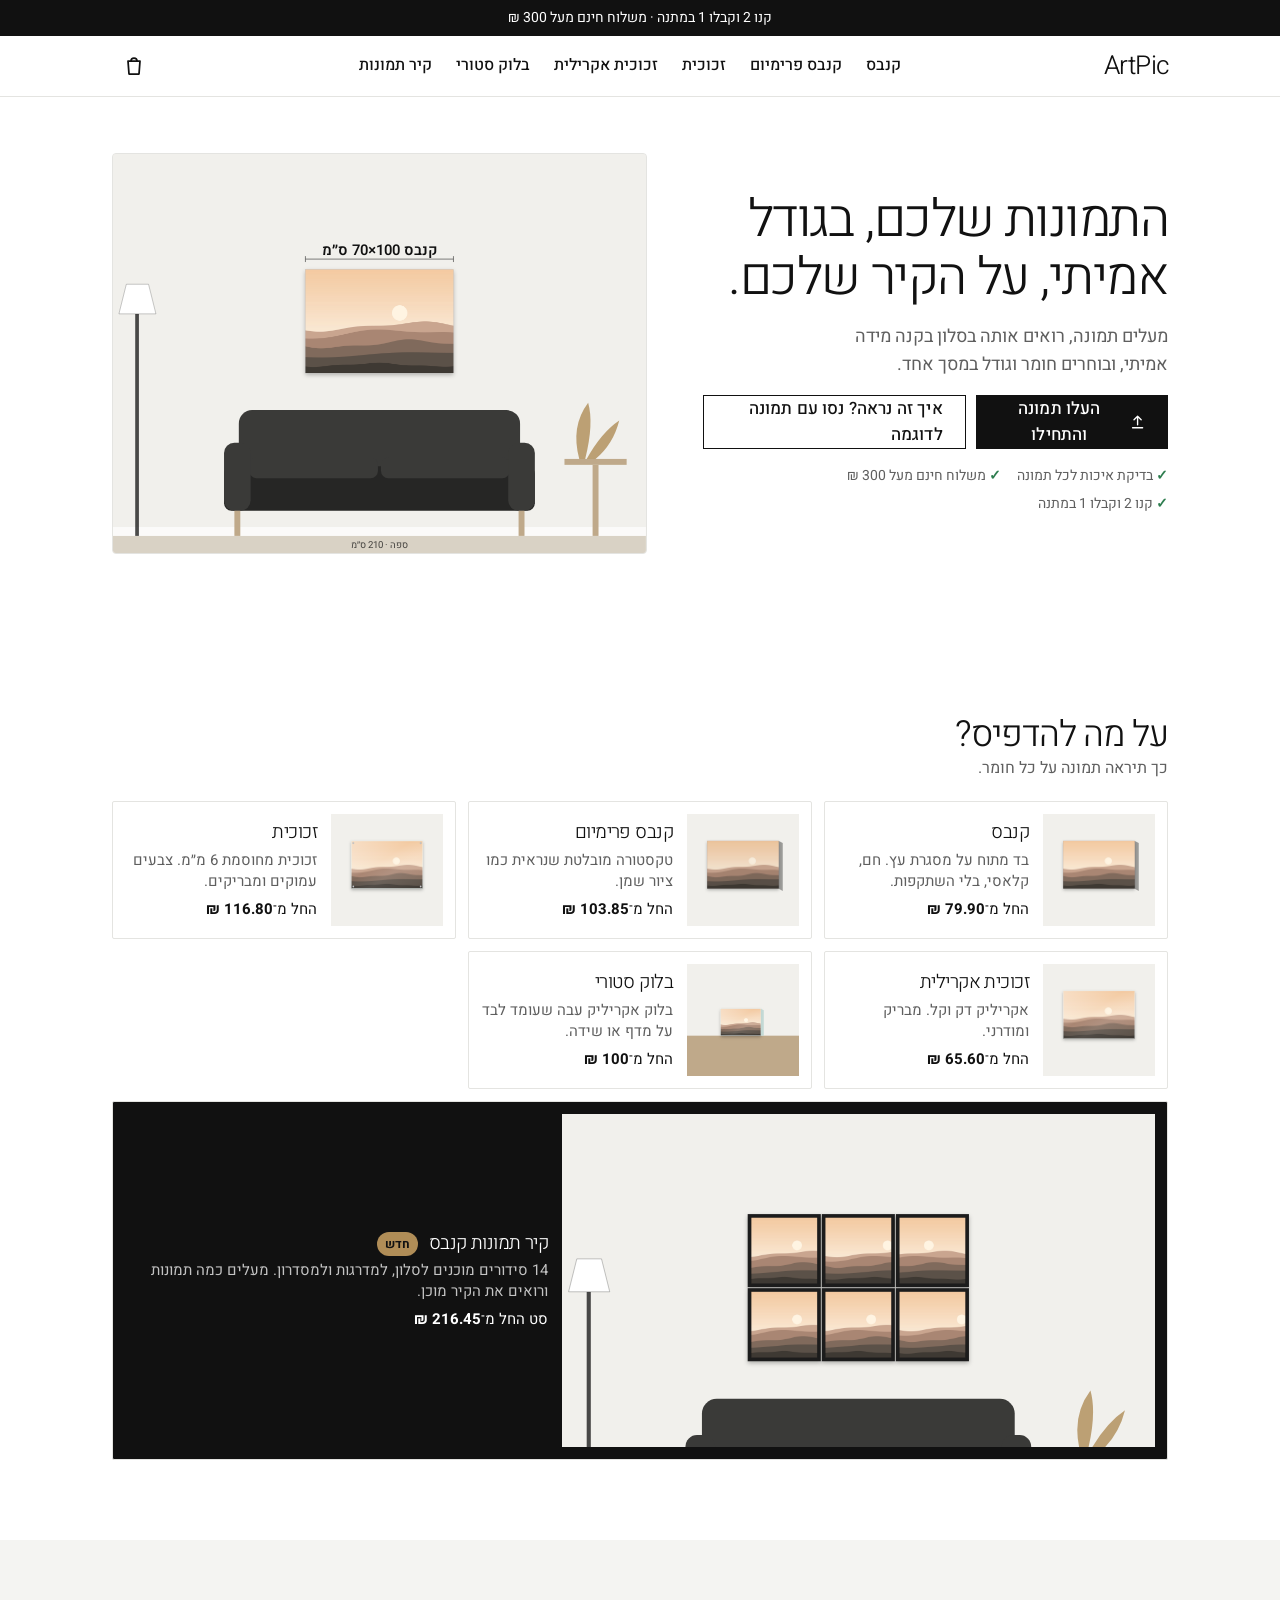
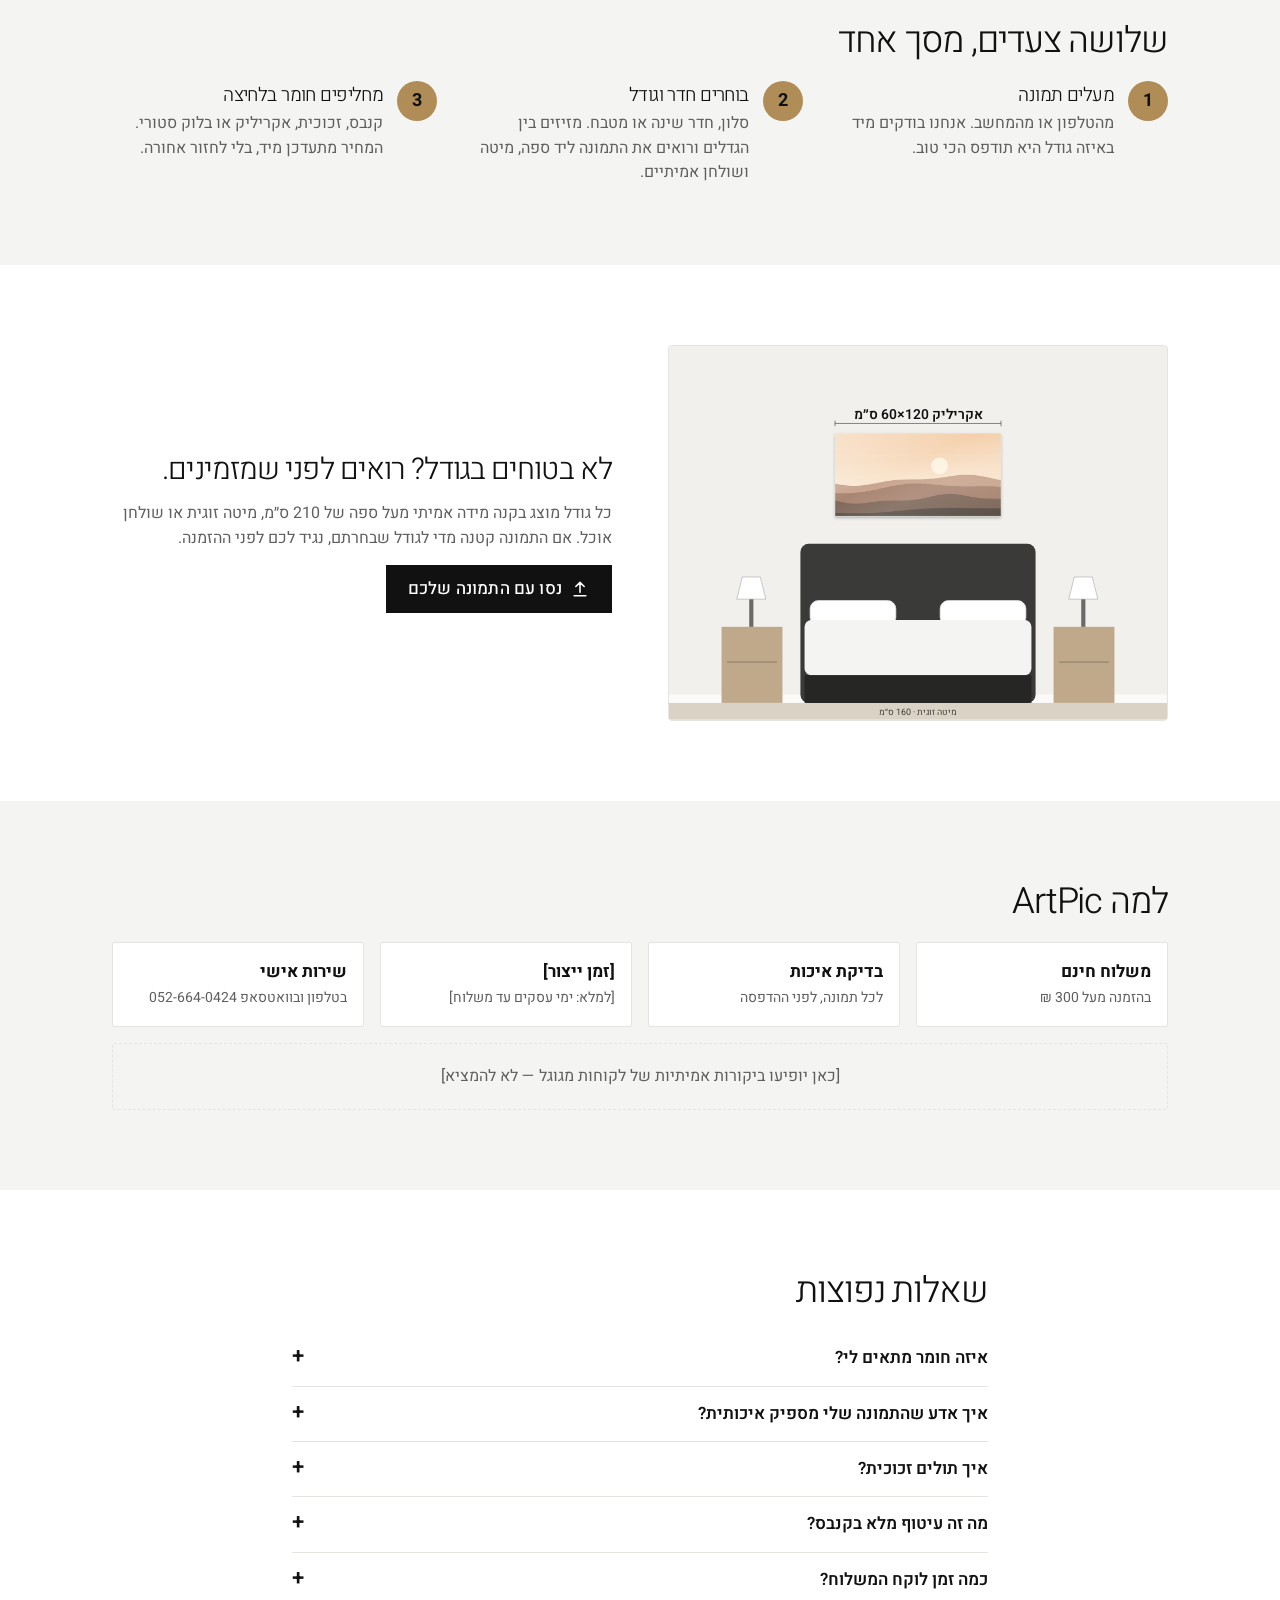
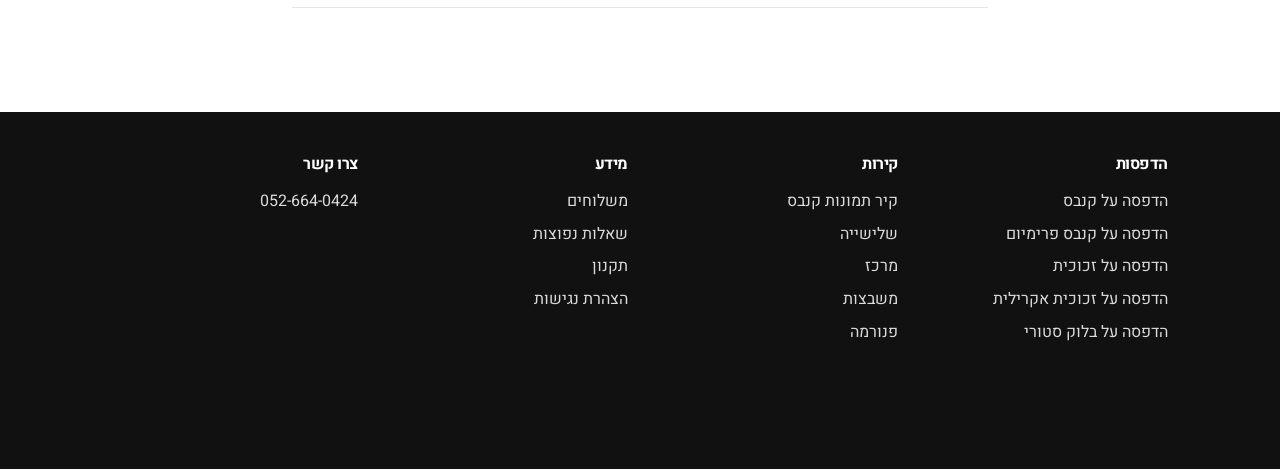
==== prototype/index.html @ 98464515 "ArtPic redesign prototype (clean gallery), design system and SEO migration plan Co-Authored-By: Clau" ====
<!doctype html>
<html lang="he" dir="rtl">
<head>
<meta charset="utf-8">
<meta name="viewport" content="width=device-width, initial-scale=1, viewport-fit=cover">
<title>ArtPic Prototype</title>
<meta name="robots" content="noindex, nofollow">
<link rel="preconnect" href="https://fonts.googleapis.com">
<link rel="preconnect" href="https://fonts.gstatic.com" crossorigin>
<link href="https://fonts.googleapis.com/css2?family=Heebo:wght@300;400;500;700&display=swap" rel="stylesheet">
<link rel="stylesheet" href="styles.css">
</head>
<body>
<div id="app"></div>
<div id="sheet"></div>
<div id="toast" aria-live="polite"></div>
<input type="file" id="file" class="sr" accept="image/jpeg,image/png,image/webp,image/heic" tabindex="-1" aria-hidden="true">
<input type="file" id="files" class="sr" accept="image/jpeg,image/png,image/webp,image/heic" multiple tabindex="-1" aria-hidden="true">
<script src="data.js"></script>
<script src="app.js"></script>
</body>
</html>
---- prototype/styles.css ----
/* Tokens: see DESIGN.md. Pages use names only. */
:root {
  /* neutrals */
  --bg:#FFFFFF; --surface:#FFFFFF; --surface-2:#F4F4F2; --text:#111111; --muted:#5F5F5F; --border:#E4E4E1;
  /* roles */
  --primary:#111111; --on-primary:#FFFFFF; --accent:#B08D57; --on-accent:#111111; --sale:#B42318;
  --success:#2E7D4F; --warning:#9A6700;
  /* room scenes */
  --wall:#F1F0EC; --wall-2:#E9E7E1; --floor:#D9D2C5; --furniture:#3A3A38; --furniture-2:#262625; --wood:#BFA98A; --ink:#111111;
  /* type */
  --font-display:'Heebo', sans-serif; --font-body:'Heebo', sans-serif;
  --display-weight:300; --display-tracking:-0.03em;
  /* shape */
  --r-s:0; --r-m:2px; --r-l:4px; --r-btn:0;
  --shadow-1:none; --shadow-2:0 -1px 0 #E4E4E1;
  --card-border:1px solid #E4E4E1;
}

*, *::before, *::after { box-sizing: border-box; }
html { -webkit-text-size-adjust: 100%; }
body { margin:0; background:var(--bg); color:var(--text); font:400 16px/1.55 var(--font-body); }
img, svg { display:block; max-width:100%; }
button, input { font:inherit; color:inherit; }
a { color:inherit; }
h1,h2,h3 { margin:0; font-family:var(--font-display); font-weight:var(--display-weight); letter-spacing:var(--display-tracking); }
p { margin:0; }
.num { font-variant-numeric: tabular-nums; }
.wrap { max-width:1120px; margin:0 auto; padding:0 16px; }
@media (min-width:900px){ .wrap { padding:0 32px; } }
.sr { position:absolute; width:1px; height:1px; overflow:hidden; clip:rect(0 0 0 0); }

/* promo + header */
.promo { background:var(--text); color:var(--bg); text-align:center; font-size:14px; padding:7px 16px; }
.header { background:var(--bg); border-bottom:1px solid var(--border); }
.header .wrap { display:flex; align-items:center; justify-content:space-between; height:60px; gap:12px; }
.logo { font:var(--display-weight) 26px/1 var(--font-display); letter-spacing:var(--display-tracking); text-decoration:none; direction:ltr; }
.logo b { color:var(--primary); font-weight:inherit; }
.icon-btn { width:44px; height:44px; display:grid; place-items:center; border:0; background:transparent; border-radius:var(--r-s); cursor:pointer; position:relative; }
.icon-btn:focus-visible, .btn:focus-visible, .chip:focus-visible, .mat:focus-visible, .size:focus-visible { outline:3px solid color-mix(in srgb, var(--primary) 35%, transparent); outline-offset:2px; }
.cart-count { position:absolute; top:4px; inset-inline-start:2px; min-width:18px; height:18px; border-radius:9px; background:var(--primary); color:var(--on-primary); font-size:11px; font-weight:700; display:grid; place-items:center; padding:0 4px; }
.nav-desktop { display:none; gap:24px; font-weight:500; }
.nav-desktop a { text-decoration:none; }
@media (min-width:900px){ .nav-desktop { display:flex; } .menu-btn { display:none; } }

/* buttons */
.btn { display:inline-flex; align-items:center; justify-content:center; gap:8px; min-height:48px; padding:0 22px; border-radius:var(--r-btn); border:0; font-weight:600; font-size:17px; cursor:pointer; text-decoration:none; transition:filter .15s, transform .1s; }
.btn:active { transform:translateY(1px); }
.btn-primary { background:var(--primary); color:var(--on-primary); }
.btn-primary:hover { filter:brightness(.92); }
.btn-secondary { background:transparent; color:var(--text); border:1.5px solid var(--text); }
.btn-quiet { background:transparent; color:var(--primary); padding:0 8px; text-decoration:underline; text-underline-offset:3px; }
.btn[disabled] { opacity:.4; pointer-events:none; }
.btn-block { width:100%; }
.btn { font-weight:500; letter-spacing:.01em; }

/* home */
.hero { padding:24px 0 40px; }
.hero .wrap { display:grid; gap:24px; }
.hero h1 { font-size:34px; line-height:1.1; }
.hero p.lead { font-size:18px; color:var(--muted); max-width:34ch; }
.hero .ctas { display:flex; flex-direction:column; gap:10px; }
.hero .reassure { display:flex; flex-wrap:wrap; gap:6px 16px; font-size:14px; color:var(--muted); }
.hero .reassure span::before { content:"✓ "; color:var(--success); font-weight:700; }
.hero-stage { border-radius:var(--r-l); overflow:hidden; background:var(--wall); border:var(--card-border); }
@media (min-width:900px){
  .hero { padding:56px 0 80px; }
  .hero .wrap { grid-template-columns: 1fr 1.15fr; align-items:center; gap:56px; }
  .hero h1 { font-size:52px; }
  .hero .ctas { flex-direction:row; }
}
.section { padding:48px 0; }
@media (min-width:900px){ .section { padding:80px 0; } }
.section-head { display:flex; align-items:end; justify-content:space-between; gap:16px; margin-bottom:20px; }
.section-head h2 { font-size:26px; line-height:1.15; }
.section-head p { color:var(--muted); }
@media (min-width:900px){ .section-head h2 { font-size:36px; } }

.mat-list { display:grid; gap:12px; }
@media (min-width:700px){ .mat-list { grid-template-columns:repeat(2,1fr); } }
@media (min-width:1000px){ .mat-list { grid-template-columns:repeat(3,1fr); } }
.mat-row { display:grid; grid-template-columns:112px 1fr; gap:14px; align-items:center; padding:12px; background:var(--surface); border-radius:var(--r-m); box-shadow:var(--shadow-1); border:var(--card-border); text-decoration:none; }
.mat-row .thumb { aspect-ratio:1; border-radius:var(--r-s); overflow:hidden; background:var(--wall); }
.mat-row h3 { font-size:19px; }
.mat-row p { color:var(--muted); font-size:15px; line-height:1.4; margin-top:2px; }
.mat-row .from { margin-top:6px; font-size:15px; }
.mat-row .from b { font-weight:700; }
.mat-row.feature { grid-column:1/-1; grid-template-columns:1fr; background:var(--text); color:var(--bg); }
.mat-row.feature p { color:color-mix(in srgb, var(--bg) 75%, transparent); }
.mat-row.feature .thumb { aspect-ratio:16/9; }
.tag { display:inline-block; font-size:12px; font-weight:700; padding:3px 8px; border-radius:999px; background:var(--accent); color:var(--on-accent); vertical-align:middle; margin-inline-start:6px; font-family:var(--font-body); letter-spacing:0; }
@media (min-width:1000px){ .mat-row.feature { grid-template-columns:1.4fr 1fr; grid-column:span 3; } }

.steps { list-style:none; margin:0; padding:0; display:grid; gap:20px; counter-reset:s; }
.steps li { display:grid; grid-template-columns:40px 1fr; gap:14px; counter-increment:s; }
.steps li::before { content:counter(s); width:40px; height:40px; border-radius:50%; background:var(--accent); color:var(--on-accent); display:grid; place-items:center; font-weight:700; font-size:18px; }
.steps h3 { font-size:19px; }
.steps p { color:var(--muted); }
@media (min-width:900px){ .steps { grid-template-columns:repeat(3,1fr); gap:40px; } }

.split { display:grid; gap:24px; align-items:center; }
.split .stage-card { border-radius:var(--r-l); overflow:hidden; background:var(--wall); border:var(--card-border); }
@media (min-width:900px){ .split { grid-template-columns:1fr 1fr; gap:56px; } }
.band { background:var(--surface-2); }

.trust { display:grid; grid-template-columns:repeat(2,1fr); gap:16px; }
.trust div { padding:16px; background:var(--surface); border-radius:var(--r-m); border:var(--card-border); }
.trust b { display:block; font-size:17px; }
.trust span { color:var(--muted); font-size:14px; }
@media (min-width:900px){ .trust { grid-template-columns:repeat(4,1fr); } }
.placeholder { border:1.5px dashed var(--border); border-radius:var(--r-m); padding:20px; color:var(--muted); text-align:center; }

.faq details { border-bottom:1px solid var(--border); padding:14px 0; }
.faq summary { cursor:pointer; font-weight:600; font-size:17px; list-style:none; display:flex; justify-content:space-between; gap:12px; }
.faq summary::after { content:"+"; font-size:22px; line-height:1; color:var(--primary); }
.faq details[open] summary::after { content:"–"; }
.faq details p { margin-top:8px; color:var(--muted); }

.footer { background:var(--text); color:var(--bg); padding:40px 0 120px; margin-top:24px; }
.footer .cols { display:grid; grid-template-columns:repeat(2,1fr); gap:24px; }
.footer h3 { font-size:16px; font-family:var(--font-body); font-weight:700; margin-bottom:8px; }
.footer a { display:block; text-decoration:none; opacity:.85; padding:4px 0; }
@media (min-width:900px){ .footer .cols { grid-template-columns:repeat(4,1fr); } }

/* studio */
.crumbs { font-size:14px; color:var(--muted); padding:10px 0; }
.crumbs a { text-decoration:none; }
.studio { display:grid; grid-template-columns:minmax(0,1fr); }
.studio > *, .field, .panel { min-width:0; }
html, body { overflow-x:clip; }
.stage { position:sticky; top:0; z-index:5; background:var(--wall); margin:0 -16px; }
.stage svg { width:100%; height:auto; aspect-ratio:4/3; max-height:40vh; margin:0 auto; }
.stage-tools { display:flex; justify-content:space-between; gap:8px; padding:8px 12px 10px; }
.stage-tools > * { pointer-events:auto; }
.seg { display:inline-flex; background:var(--surface); border-radius:var(--r-btn); padding:3px; gap:2px; box-shadow:var(--shadow-1); border:var(--card-border); }
.seg button { border:0; background:transparent; min-height:38px; padding:0 12px; border-radius:var(--r-btn); cursor:pointer; font-size:14px; font-weight:500; white-space:nowrap; }
.seg button[aria-pressed="true"] { background:var(--primary); color:var(--on-primary); }
.panel { padding:16px 0 140px; display:grid; gap:22px; }
.prod-head h1 { font-size:24px; line-height:1.2; }
.price-line { display:flex; align-items:baseline; gap:10px; margin-top:6px; flex-wrap:wrap; }
.price-line .now { font-size:24px; font-weight:700; }
.price-line s { color:var(--muted); }
.price-line .off { color:var(--sale); font-weight:700; font-size:14px; }
.price-line .promo-note { font-size:14px; color:var(--accent); font-weight:600; width:100%; }
.field h2 { font:700 15px/1.3 var(--font-body); letter-spacing:0; margin-bottom:10px; display:flex; justify-content:space-between; }
.field h2 span { font-weight:400; color:var(--muted); }
.photo-row { display:flex; align-items:center; gap:12px; padding:10px; background:var(--surface); border-radius:var(--r-m); border:var(--card-border); box-shadow:var(--shadow-1); }
.photo-row img { width:56px; height:56px; object-fit:cover; border-radius:var(--r-s); }
.photo-row .meta { flex:1; min-width:0; }
.photo-row .meta b { display:block; font-size:15px; overflow:hidden; text-overflow:ellipsis; white-space:nowrap; }
.q { font-size:13px; font-weight:600; }
.q.good { color:var(--success); } .q.ok { color:var(--muted); } .q.low { color:var(--warning); }

.rail { display:flex; gap:10px; overflow-x:auto; scroll-snap-type:x proximity; margin:0 -16px; padding:2px 16px 8px; scrollbar-width:none; }
.rail::-webkit-scrollbar { display:none; }
.mat { flex:0 0 132px; scroll-snap-align:start; background:var(--surface); border:2px solid var(--border); border-radius:var(--r-m); padding:8px; text-align:start; cursor:pointer; }
.mat[aria-pressed="true"] { border-color:var(--primary); }
.mat .thumb { aspect-ratio:1; border-radius:var(--r-s); overflow:hidden; background:var(--wall); margin-bottom:6px; }
.mat b { display:block; font-size:15px; line-height:1.25; }
.mat span { font-size:13px; color:var(--muted); }
.size { flex:0 0 auto; min-width:84px; scroll-snap-align:start; background:var(--surface); border:2px solid var(--border); border-radius:var(--r-m); padding:10px 10px 8px; cursor:pointer; display:grid; justify-items:center; gap:4px; position:relative; }
.size[aria-pressed="true"] { border-color:var(--primary); background:color-mix(in srgb, var(--primary) 7%, var(--surface)); }
.size .box { height:40px; display:flex; align-items:end; justify-content:center; }
.size .box i { display:block; background:var(--surface-2); border:1.5px solid var(--text); border-radius:1px; }
.size[aria-pressed="true"] .box i { background:var(--primary); border-color:var(--primary); }
.size b { font-size:15px; direction:ltr; }
.size span { font-size:13px; color:var(--muted); }
.size.lowq::after { content:""; position:absolute; top:6px; inset-inline-end:6px; width:8px; height:8px; border-radius:50%; background:var(--warning); }
.hint { font-size:14px; color:var(--muted); margin-top:4px; }
.chips { display:flex; flex-wrap:wrap; gap:8px; }
.chip { min-height:44px; padding:0 16px; border-radius:var(--r-btn); border:1.5px solid var(--border); background:var(--surface); cursor:pointer; font-weight:500; display:inline-flex; align-items:center; gap:8px; }
.chip[aria-pressed="true"] { border-color:var(--primary); background:var(--primary); color:var(--on-primary); }
.chip small { font-weight:400; opacity:.8; }
.swatches { display:flex; gap:10px; margin-top:12px; flex-wrap:wrap; }
.sw { width:44px; height:44px; border-radius:50%; border:2px solid var(--border); cursor:pointer; padding:3px; background:var(--surface); }
.sw i { display:block; width:100%; height:100%; border-radius:50%; }
.sw[aria-pressed="true"] { border-color:var(--primary); box-shadow:0 0 0 2px var(--primary); }
.about { background:var(--surface); border-radius:var(--r-m); border:var(--card-border); padding:4px 16px; }
.about details { border-bottom:1px solid var(--border); padding:12px 0; }
.about details:last-child { border-bottom:0; }
.about summary { cursor:pointer; font-weight:600; }
.about p { color:var(--muted); margin-top:6px; font-size:15px; }
.buybar { position:fixed; inset-inline:0; bottom:0; z-index:20; background:var(--surface); box-shadow:var(--shadow-2); padding:10px 16px calc(10px + env(safe-area-inset-bottom)); }
.buybar .wrap { display:flex; align-items:center; gap:12px; padding:0; }
.buybar .p { flex:1; line-height:1.2; }
.buybar .p b { font-size:20px; display:block; }
.buybar .p s { color:var(--muted); font-size:14px; }
.buybar .p small { display:block; font-size:12px; color:var(--muted); }
.buybar .btn { min-height:52px; flex:0 0 auto; padding:0 26px; }
@media (min-width:900px){
  .studio { grid-template-columns:minmax(0,1.25fr) minmax(0,1fr); gap:40px; align-items:start; }
  .stage { margin:0; border-radius:var(--r-l); top:16px; overflow:hidden; }
  .stage svg { max-height:none; }
  .panel { padding-top:0; }
  .rail { margin:0; padding-inline:0; flex-wrap:wrap; overflow:visible; }
  .mat { flex-basis:124px; }
}

/* category */
.cat-hero { padding:20px 0 8px; display:grid; gap:12px; }
.cat-hero h1 { font-size:30px; line-height:1.15; }
.cat-hero p { color:var(--muted); max-width:60ch; }
.price-table { width:100%; border-collapse:collapse; background:var(--surface); border-radius:var(--r-m); overflow:hidden; border:var(--card-border); }
.price-table th, .price-table td { text-align:start; padding:12px; border-bottom:1px solid var(--border); font-size:15px; }
.price-table th { background:var(--surface-2); font-weight:700; }
.price-table td a { font-weight:600; text-decoration:none; color:var(--primary); }
.price-table tr:last-child td { border-bottom:0; }
.group-title { font:700 17px/1.3 var(--font-body); margin:24px 0 10px; }

/* walls */
.wall-list { display:grid; gap:12px; grid-template-columns:repeat(2,1fr); }
@media (min-width:900px){ .wall-list { grid-template-columns:repeat(4,1fr); } }
.wall-card { background:var(--surface); border-radius:var(--r-m); border:var(--card-border); box-shadow:var(--shadow-1); padding:10px; text-decoration:none; display:grid; gap:6px; }
.wall-card .thumb { background:var(--wall); border-radius:var(--r-s); aspect-ratio:4/3; display:grid; place-items:center; padding:10px; }
.wall-card b { font-size:16px; }
.wall-card span { font-size:14px; color:var(--muted); }
.slot-empty { cursor:pointer; }

/* sheet */
.sheet-backdrop { position:fixed; inset:0; background:rgb(0 0 0 / .4); z-index:40; }
.sheet { position:fixed; inset-inline:0; bottom:0; z-index:41; background:var(--surface); border-radius:var(--r-l) var(--r-l) 0 0; max-height:88vh; overflow:auto; padding:8px 16px calc(16px + env(safe-area-inset-bottom)); }
@media (min-width:900px){ .sheet { inset-inline-start:auto; width:420px; top:0; border-radius:0; max-height:none; } }
.sheet .grab { width:40px; height:4px; border-radius:2px; background:var(--border); margin:4px auto 12px; }
.sheet h2 { font-size:22px; margin-bottom:12px; }
.line { display:grid; grid-template-columns:64px 1fr auto; gap:12px; align-items:center; padding:12px 0; border-bottom:1px solid var(--border); }
.line img { width:64px; height:64px; object-fit:cover; border-radius:var(--r-s); }
.line small { color:var(--muted); display:block; }
.ship { height:6px; background:var(--surface-2); border-radius:3px; overflow:hidden; margin:6px 0 2px; }
.ship i { display:block; height:100%; background:var(--success); }
.menu-sheet a { display:block; padding:14px 0; font-size:19px; border-bottom:1px solid var(--border); text-decoration:none; font-weight:500; }
.toast { position:fixed; bottom:96px; inset-inline:16px; z-index:50; background:var(--text); color:var(--bg); padding:12px 16px; border-radius:var(--r-m); text-align:center; font-weight:600; }
@media (min-width:900px){ .toast { inset-inline:auto; inset-inline-end:32px; width:360px; } }
.hint.url { direction:ltr; text-align:right; font-size:13px; margin-top:4px; overflow-wrap:anywhere; }
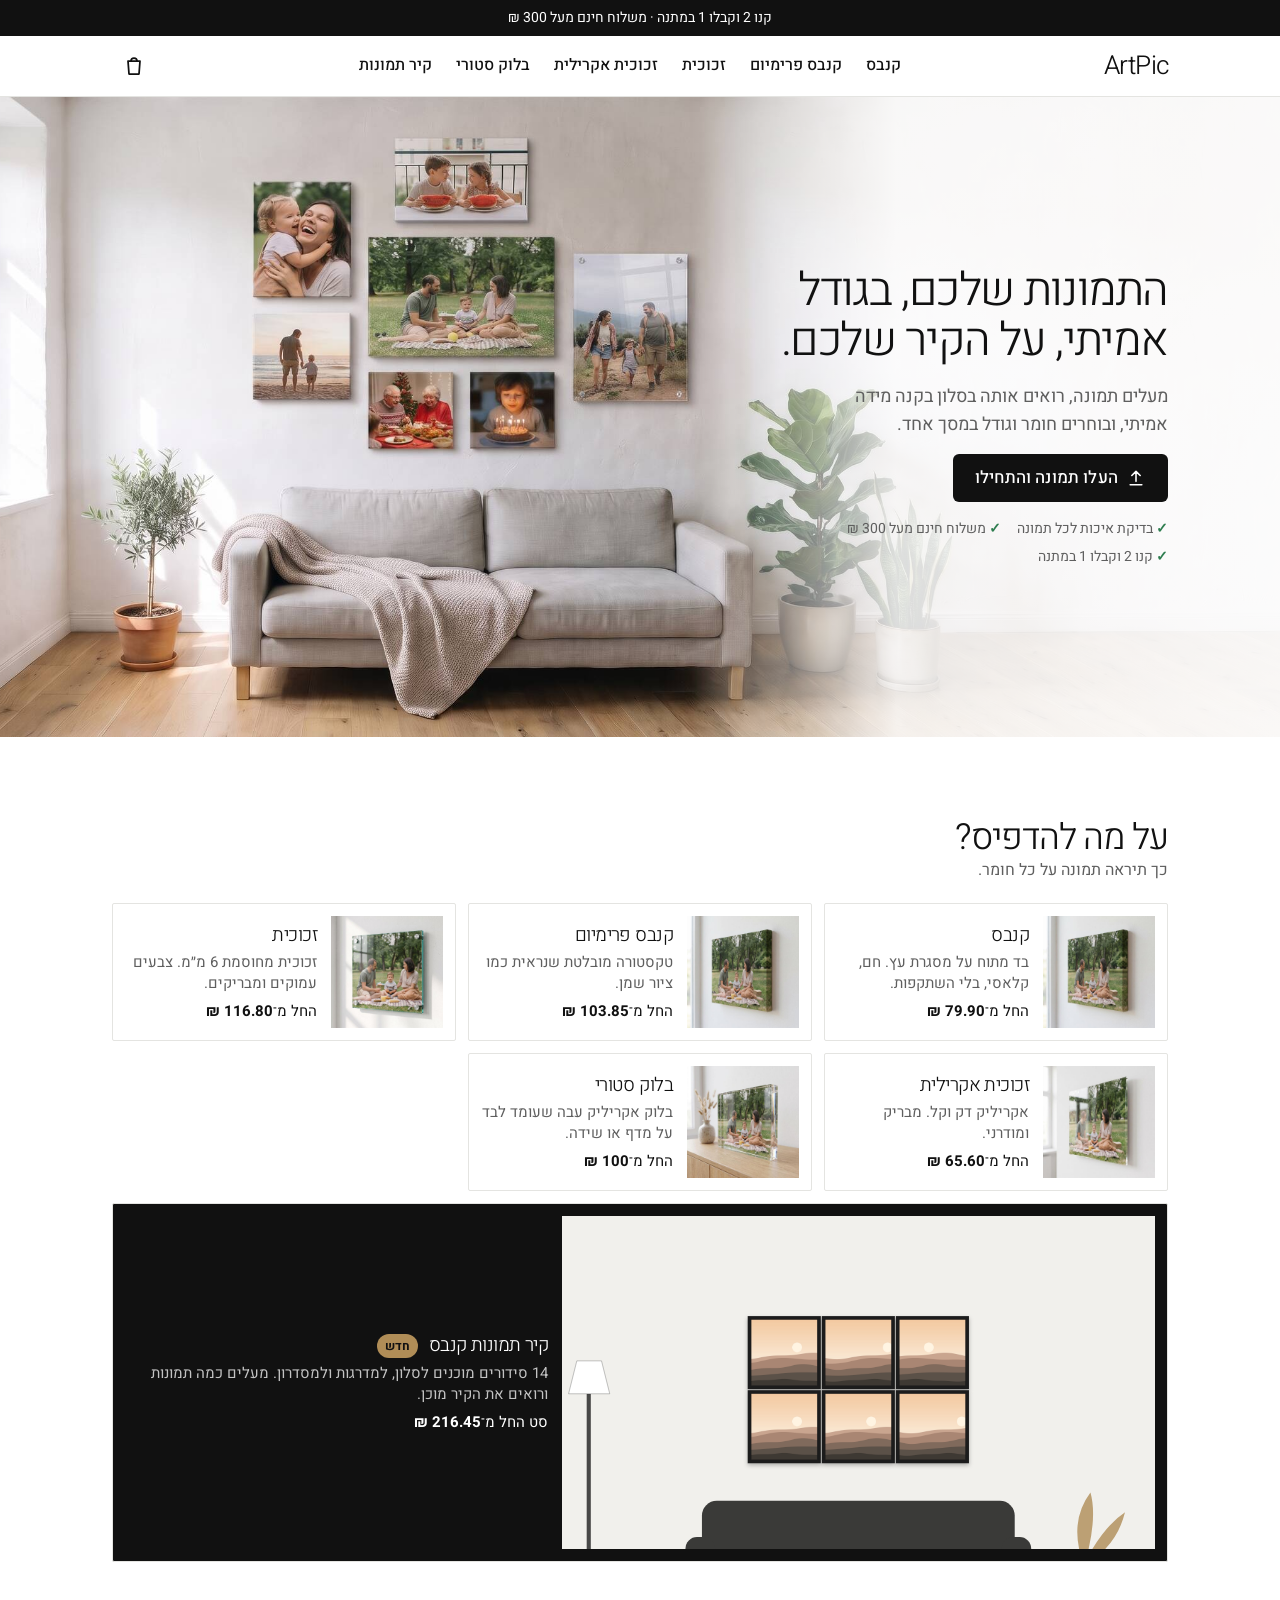
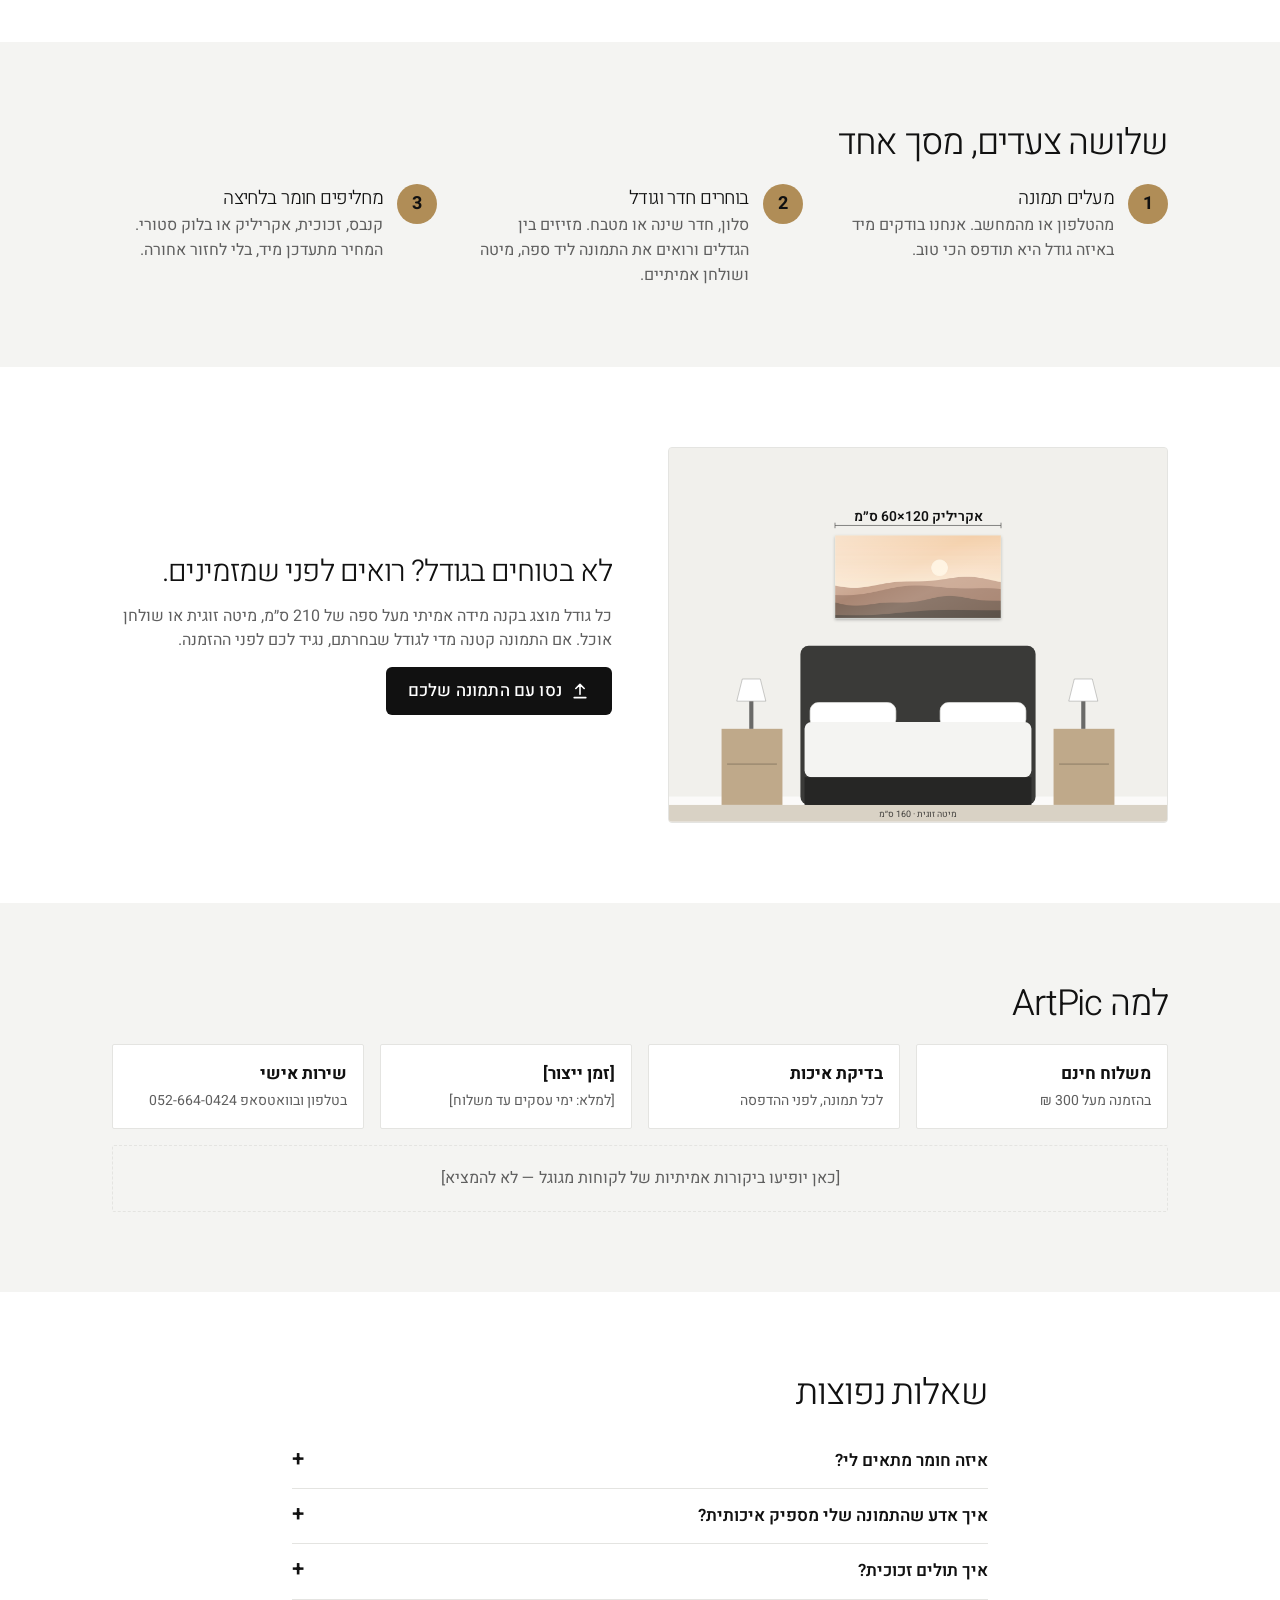
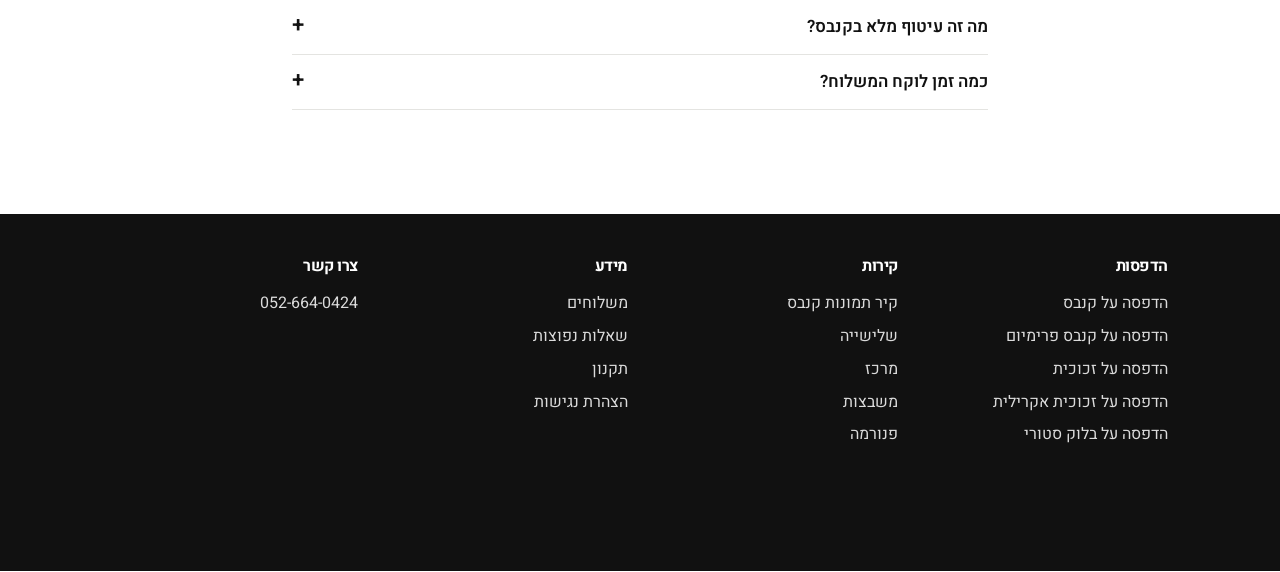
==== commit c6d10f1f: "Cache-bust prototype assets on GitHub Pages Co-Authored-By: Claude Opus 5.5 <noreply@anthropic.com>" ====
--- a/prototype/index.html
+++ b/prototype/index.html
@@ -8,7 +8,7 @@
 <link rel="preconnect" href="https://fonts.googleapis.com">
 <link rel="preconnect" href="https://fonts.gstatic.com" crossorigin>
 <link href="https://fonts.googleapis.com/css2?family=Heebo:wght@300;400;500;700&display=swap" rel="stylesheet">
-<link rel="stylesheet" href="styles.css">
+<link rel="stylesheet" href="styles.css?v=16">
 </head>
 <body>
 <div id="app"></div>
@@ -16,7 +16,7 @@
 <div id="toast" aria-live="polite"></div>
 <input type="file" id="file" class="sr" accept="image/jpeg,image/png,image/webp,image/heic" tabindex="-1" aria-hidden="true">
 <input type="file" id="files" class="sr" accept="image/jpeg,image/png,image/webp,image/heic" multiple tabindex="-1" aria-hidden="true">
-<script src="data.js"></script>
-<script src="app.js"></script>
+<script src="data.js?v=16"></script>
+<script src="app.js?v=16"></script>
 </body>
 </html>
--- a/prototype/styles.css
+++ b/prototype/styles.css
@@ -11,7 +11,7 @@
   --font-display:'Heebo', sans-serif; --font-body:'Heebo', sans-serif;
   --display-weight:300; --display-tracking:-0.03em;
   /* shape */
-  --r-s:0; --r-m:2px; --r-l:4px; --r-btn:0;
+  --r-s:0; --r-m:2px; --r-l:4px; --r-btn:6px;
   --shadow-1:none; --shadow-2:0 -1px 0 #E4E4E1;
   --card-border:1px solid #E4E4E1;
 }
@@ -54,18 +54,27 @@
 .btn { font-weight:500; letter-spacing:.01em; }
 
 /* home */
-.hero { padding:24px 0 40px; }
-.hero .wrap { display:grid; gap:24px; }
-.hero h1 { font-size:34px; line-height:1.1; }
+/* hero: full-width photo strip. Prints stay at full colour; only the area behind the text fades. */
+.hero { position:relative; background:var(--bg); }
+.hero-bg { display:block; position:relative; }
+.hero-bg img { display:block; width:100%; height:52vh; min-height:320px; max-height:520px; object-fit:cover; object-position:50% 25%; background:var(--wall); }
+.hero-bg::after { content:""; position:absolute; inset:0; background:linear-gradient(to bottom, rgb(255 255 255 / 0) 55%, rgb(255 255 255 / .85) 82%, var(--bg) 100%); pointer-events:none; }
+.hero-copy { position:relative; margin-top:-96px; padding-bottom:40px; }
+.hero-text { display:grid; gap:16px; }
+.hero h1 { font-size:34px; line-height:1.1; text-wrap:balance; }
 .hero p.lead { font-size:18px; color:var(--muted); max-width:34ch; }
 .hero .ctas { display:flex; flex-direction:column; gap:10px; }
 .hero .reassure { display:flex; flex-wrap:wrap; gap:6px 16px; font-size:14px; color:var(--muted); }
 .hero .reassure span::before { content:"✓ "; color:var(--success); font-weight:700; }
-.hero-stage { border-radius:var(--r-l); overflow:hidden; background:var(--wall); border:var(--card-border); }
 @media (min-width:900px){
-  .hero { padding:56px 0 80px; }
-  .hero .wrap { grid-template-columns: 1fr 1.15fr; align-items:center; gap:56px; }
-  .hero h1 { font-size:52px; }
+  .hero { min-height:640px; display:flex; align-items:center; }
+  .hero-bg { position:absolute; inset:0; }
+  .hero-bg img { height:100%; max-height:none; object-position:35% 45%; }
+  /* RTL: text sits on the right, so only the right side fades */
+  .hero-bg::after { background:linear-gradient(to left, rgb(255 255 255 / .93) 0%, rgb(255 255 255 / .86) 30%, rgb(255 255 255 / 0) 46%); }
+  .hero-copy { margin-top:0; padding-block:72px; width:100%; }
+  .hero-text { max-width:460px; }
+  .hero h1 { font-size:46px; }
   .hero .ctas { flex-direction:row; }
 }
 .section { padding:48px 0; }
@@ -132,7 +141,7 @@
 .stage-tools { display:flex; justify-content:space-between; gap:8px; padding:8px 12px 10px; }
 .stage-tools > * { pointer-events:auto; }
 .seg { display:inline-flex; background:var(--surface); border-radius:var(--r-btn); padding:3px; gap:2px; box-shadow:var(--shadow-1); border:var(--card-border); }
-.seg button { border:0; background:transparent; min-height:38px; padding:0 12px; border-radius:var(--r-btn); cursor:pointer; font-size:14px; font-weight:500; white-space:nowrap; }
+.seg button { border:0; background:transparent; min-height:38px; padding:0 12px; border-radius:calc(var(--r-btn) - 3px); cursor:pointer; font-size:14px; font-weight:500; white-space:nowrap; }
 .seg button[aria-pressed="true"] { background:var(--primary); color:var(--on-primary); }
 .panel { padding:16px 0 140px; display:grid; gap:22px; }
 .prod-head h1 { font-size:24px; line-height:1.2; }
@@ -157,7 +166,7 @@
 .mat .thumb { aspect-ratio:1; border-radius:var(--r-s); overflow:hidden; background:var(--wall); margin-bottom:6px; }
 .mat b { display:block; font-size:15px; line-height:1.25; }
 .mat span { font-size:13px; color:var(--muted); }
-.size { flex:0 0 auto; min-width:84px; scroll-snap-align:start; background:var(--surface); border:2px solid var(--border); border-radius:var(--r-m); padding:10px 10px 8px; cursor:pointer; display:grid; justify-items:center; gap:4px; position:relative; }
+.size { flex:0 0 auto; min-width:84px; scroll-snap-align:start; background:var(--surface); border:2px solid var(--border); border-radius:var(--r-btn); padding:10px 10px 8px; cursor:pointer; display:grid; justify-items:center; gap:4px; position:relative; }
 .size[aria-pressed="true"] { border-color:var(--primary); background:color-mix(in srgb, var(--primary) 7%, var(--surface)); }
 .size .box { height:40px; display:flex; align-items:end; justify-content:center; }
 .size .box i { display:block; background:var(--surface-2); border:1.5px solid var(--text); border-radius:1px; }
@@ -229,4 +238,40 @@
 .menu-sheet a { display:block; padding:14px 0; font-size:19px; border-bottom:1px solid var(--border); text-decoration:none; font-weight:500; }
 .toast { position:fixed; bottom:96px; inset-inline:16px; z-index:50; background:var(--text); color:var(--bg); padding:12px 16px; border-radius:var(--r-m); text-align:center; font-weight:600; }
 @media (min-width:900px){ .toast { inset-inline:auto; inset-inline-end:32px; width:360px; } }
-.hint.url { direction:ltr; text-align:right; font-size:13px; margin-top:4px; overflow-wrap:anywhere; }
+.mat-row .thumb img, .mat .thumb img { width:100%; height:100%; object-fit:cover; }
+.opt { flex:0 0 92px; scroll-snap-align:start; background:var(--surface); border:2px solid var(--border); border-radius:var(--r-btn); padding:5px 5px 6px; cursor:pointer; display:grid; gap:4px; text-align:center; }
+.opt[aria-pressed="true"] { border-color:var(--primary); }
+.opt img { width:100%; height:auto; aspect-ratio:1; object-fit:cover; border-radius:var(--r-s); background:var(--wall); }
+.opt b { font-size:13px; font-weight:500; line-height:1.2; }
+.opt span { font-size:12px; color:var(--muted); min-height:1em; }
+.opt:focus-visible { outline:3px solid color-mix(in srgb, var(--primary) 35%, transparent); outline-offset:2px; }
+@media (min-width:900px){ .opt { flex-basis:88px; } }
+.slot, .slot-empty { cursor:pointer; }
+
+/* product page life: strip, trust line, motion */
+.trust-line { font-size:14px; color:var(--muted); margin-top:6px; }
+.strip { gap:8px; }
+.strip-tile { flex:0 0 112px; padding:0; border:1px solid var(--border); border-radius:var(--r-btn); background:var(--surface); cursor:pointer; overflow:hidden; display:grid; text-align:start; }
+.strip-tile .ph { display:block; aspect-ratio:1; background:var(--wall); overflow:hidden; }
+.strip-tile .ph img, .strip-tile .ph svg { width:100%; height:100%; object-fit:cover; }
+.strip-tile .cap { font-size:13px; padding:5px 8px 6px; white-space:nowrap; overflow:hidden; text-overflow:ellipsis; }
+.strip-tile.flash { border-color:var(--primary); box-shadow:0 0 0 1px var(--primary); }
+.lightbox { position:fixed; z-index:60; inset:0; padding:max(56px, env(safe-area-inset-top)) 16px 24px; background:rgb(0 0 0 / .86); display:grid; place-items:center; align-content:center; gap:10px; cursor:zoom-out; }
+.lightbox > img, .lightbox > svg { max-width:min(100%, 900px); max-height:78vh; width:auto; height:auto; background:var(--wall); pointer-events:auto; }
+.lightbox > svg { width:min(100%, 900px); }
+.lightbox p { color:#fff; font-weight:500; }
+.lb-close { position:absolute; top:max(8px, env(safe-area-inset-top)); inset-inline-end:8px; background:#fff; color:#111; pointer-events:auto; }
+.progress { height:4px; background:var(--surface-2); border-radius:2px; overflow:hidden; margin-bottom:10px; }
+.progress i { display:block; height:100%; background:var(--text); transition:width .4s ease; }
+.progress.done i { background:var(--success); }
+.ready { display:flex; align-items:center; gap:6px; color:var(--success); font-weight:600; margin-bottom:6px; }
+.stage svg { max-height:52vh; }
+@media (prefers-reduced-motion: no-preference) {
+  .sweep { transform-box:fill-box; animation:sweep 1s ease-out 1 both; }
+  @keyframes sweep { from { transform:translateX(-110%); } to { transform:translateX(110%); } }
+  .fin { animation:fin .45s ease-out both; }
+  @keyframes fin { from { opacity:0; } to { opacity:1; } }
+  .pop { transform-box:fill-box; transform-origin:center; animation:pop .45s cubic-bezier(.2,.9,.3,1.3) both; }
+  @keyframes pop { from { transform:scale(.8); opacity:0; } to { transform:scale(1); opacity:1; } }
+  .flip { transform-origin:0 0; }
+}
